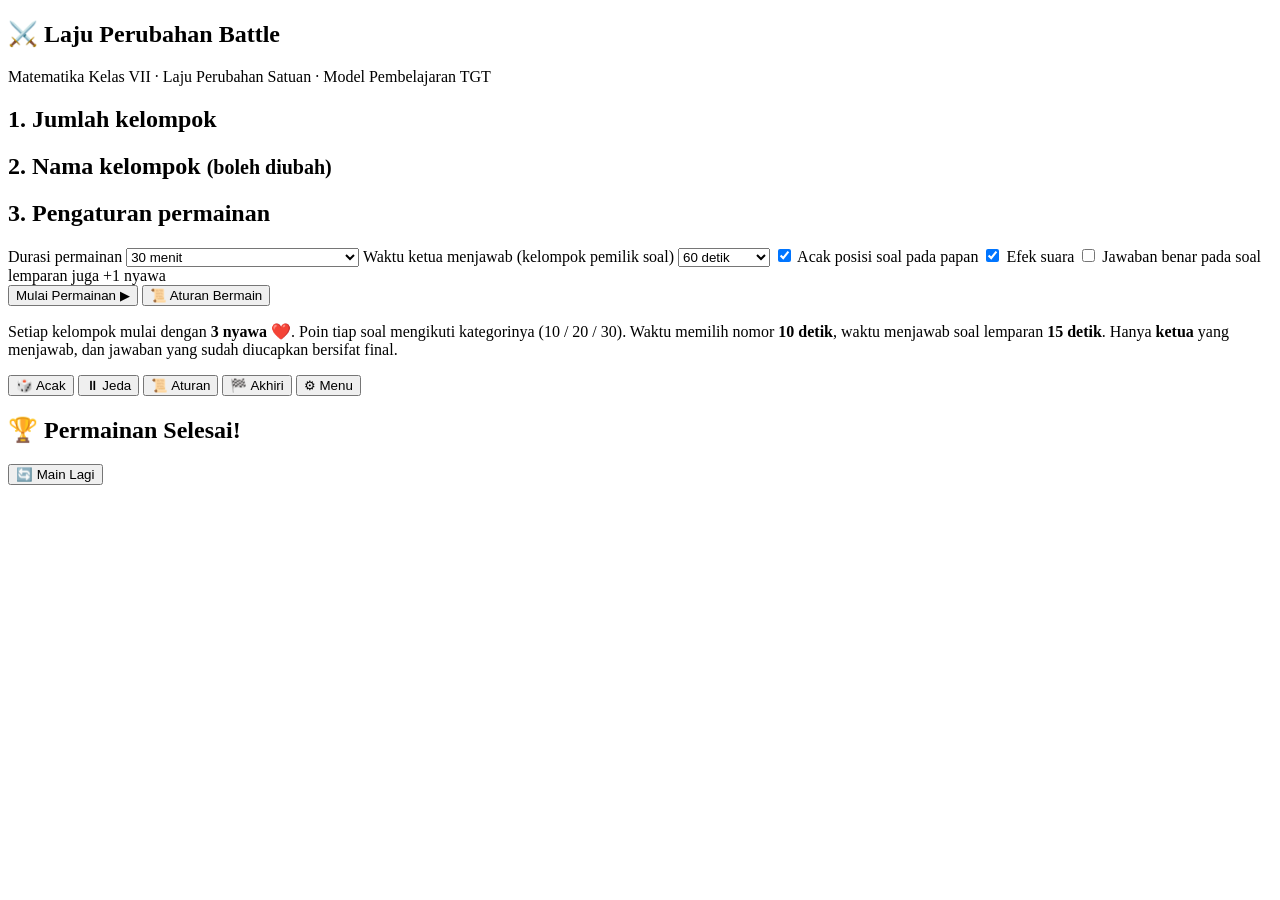
==== index.html @ 1dd2d122 "Rename index (9).html to index.html" ====
<!DOCTYPE html>
<html lang="id">
<head>
  <meta charset="utf-8">
  <meta name="viewport" content="width=device-width, initial-scale=1">
  <title>Laju Perubahan Battle – Kelas VII (TGT)</title>
  <link rel="stylesheet" href="style.css">
</head>
<body>

  <!-- ============ LAYAR 1: PENGATURAN ============ -->
  <section id="setup" class="screen active">
    <div class="setup-card">
      <h1>⚔️ Laju Perubahan Battle</h1>
      <p class="sub">Matematika Kelas VII · Laju Perubahan Satuan · Model Pembelajaran TGT</p>

      <h2>1. Jumlah kelompok</h2>
      <div id="teamCountBtns" class="count-btns"></div>

      <h2>2. Nama kelompok <small>(boleh diubah)</small></h2>
      <div id="teamNames" class="team-names"></div>

      <h2>3. Pengaturan permainan</h2>
      <div class="settings">
        <label>Durasi permainan
          <select id="optGameTime">
            <option value="0">Tanpa batas (sampai 50 soal habis)</option>
            <option value="10">10 menit</option>
            <option value="15">15 menit</option>
            <option value="20">20 menit</option>
            <option value="30" selected>30 menit</option>
            <option value="45">45 menit</option>
            <option value="60">60 menit</option>
          </select>
        </label>
        <label>Waktu ketua menjawab (kelompok pemilik soal)
          <select id="optTimer">
            <option value="0">Tanpa timer</option>
            <option value="30">30 detik</option>
            <option value="60" selected>60 detik</option>
            <option value="90">90 detik</option>
            <option value="120">120 detik</option>
            <option value="180">180 detik</option>
          </select>
        </label>
        <label class="check"><input type="checkbox" id="optShuffle" checked> Acak posisi soal pada papan</label>
        <label class="check"><input type="checkbox" id="optSound" checked> Efek suara</label>
        <label class="check"><input type="checkbox" id="optThrowLife"> Jawaban benar pada soal lemparan juga +1 nyawa</label>
      </div>

      <div class="actions">
        <button id="btnStart" class="btn primary big" type="button">Mulai Permainan ▶</button>
        <button id="btnResume" class="btn" type="button" hidden>↩ Lanjutkan permainan terakhir</button>
        <button id="btnRulesSetup" class="btn" type="button">📜 Aturan Bermain</button>
      </div>

      <p class="hint">Setiap kelompok mulai dengan <b>3 nyawa ❤️</b>. Poin tiap soal mengikuti kategorinya (10 / 20 / 30). Waktu memilih nomor <b>10 detik</b>, waktu menjawab soal lemparan <b>15 detik</b>. Hanya <b>ketua</b> yang menjawab, dan jawaban yang sudah diucapkan bersifat final.</p>
    </div>
  </section>

  <!-- ============ LAYAR 2: PAPAN PERMAINAN ============ -->
  <section id="game" class="screen">
    <header class="topbar">
      <div id="turnInfo" class="turn-info"></div>
      <div class="top-actions">
        <span id="pickTimer" class="clock pick" hidden></span>
        <span id="gameClock" class="clock" hidden></span>
        <span id="progress" class="progress"></span>
        <button id="btnRandom" class="btn small" type="button" title="Guru memilih nomor secara acak">🎲 Acak</button>
        <button id="btnPause" class="btn small" type="button">⏸ Jeda</button>
        <button id="btnRules" class="btn small ghost" type="button">📜 Aturan</button>
        <button id="btnFinish" class="btn small" type="button">🏁 Akhiri</button>
        <button id="btnMenu" class="btn small ghost" type="button">⚙ Menu</button>
      </div>
    </header>

    <main id="board" class="board" aria-label="Papan soal"></main>

    <footer id="scoreboard" class="scoreboard" aria-label="Skor kelompok"></footer>
  </section>

  <!-- ============ LAYAR 3: HASIL ============ -->
  <section id="result" class="screen">
    <div class="result-card">
      <h1 id="resultTitle">🏆 Permainan Selesai!</h1>
      <p id="resultSub" class="sub"></p>
      <ol id="rankList" class="rank-list"></ol>
      <button id="btnAgain" class="btn primary big" type="button">🔄 Main Lagi</button>
    </div>
  </section>

  <!-- ============ MODAL SOAL ============ -->
  <div id="modal" class="modal" hidden>
    <div id="modalBox" class="modal-box" tabindex="-1" role="dialog" aria-modal="true" aria-labelledby="qText">
      <div class="modal-head">
        <span id="qBadge" class="badge"></span>
        <span id="qPts" class="pts-chip"></span>
        <span id="qTurn" class="turn-chip"></span>
        <div id="timerWrap" class="timer" hidden>
          <div class="timer-track"><div id="timerBar" class="timer-bar"></div></div>
          <span id="timerText" class="timer-text"></span>
        </div>
        <button id="btnClose" class="icon-btn" type="button" title="Tutup (Esc)">✕</button>
      </div>
      <div id="timeUpBanner" class="banner" hidden>⏰ Waktu permainan habis — selesaikan soal ini, lalu hasil akhir ditampilkan.</div>

      <p id="qText" class="q-text"></p>
      <div id="qOptions" class="options"></div>

      <div id="answerControls" class="controls">
        <div class="control-btns">
          <button id="btnLock" class="btn primary big" type="button" disabled>Kunci Jawaban Ketua ✔</button>
          <button id="btnGiveUp" class="btn" type="button">⏱ Waktu habis / tidak menjawab</button>
        </div>
        <p class="control-hint">Klik pilihan yang disebut <b>ketua</b> (atau tekan A–D), lalu <b>Kunci Jawaban</b>. Jawaban ketua bersifat final.</p>
      </div>

      <div id="wrongBox" class="award wrong" hidden>
        <div id="wrongMsg" class="award-title"></div>
        <p class="control-hint">Ketua kelompok yang mau menjawab mengangkat tangan → klik kelompoknya. Jika lebih dari satu, guru melakukan <b>Spin</b>.</p>
        <div id="throwList" class="throw-list"></div>
        <div class="control-btns">
          <button id="btnSpin" class="btn primary" type="button" disabled>Pilih kelompok dulu</button>
          <button id="btnNobody" class="btn" type="button">🙅 Tidak ada yang mau menjawab</button>
        </div>
      </div>

      <div id="explain" class="explain" hidden></div>

      <div id="nextBox" class="modal-actions" hidden>
        <button id="btnNext" class="btn primary big" type="button">Lanjut ▶</button>
      </div>
    </div>
  </div>

  <!-- ============ MODAL ATURAN ============ -->
  <div id="rulesModal" class="modal" hidden>
    <div class="modal-box rules-box" role="dialog" aria-modal="true" aria-label="Aturan bermain">
      <h2 class="rules-title">📜 Aturan Bermain</h2>
      <ol class="rules-list">
        <li>Kelompok yang mendapat giliran menyebut nomor soal (maksimal 10 detik; lewat itu guru memilih acak). Nomor yang sudah dibuka tidak bisa dipilih lagi.</li>
        <li>Soal ditampilkan dan timer berjalan. Hanya ketua yang menjawab: angkat tangan, lalu sebut jawaban. Selain ketua, jawaban lain tidak dihitung, dan jawaban ketua yang sudah diucapkan bersifat final.</li>
        <li><b>Benar:</b> poin sesuai kategori dan nyawa +1 (maksimal 3). <b>Salah:</b> nyawa −1, poin tetap, soal dilempar. <b>Waktu habis:</b> tidak ada pengurangan apa pun, soal dilempar.</li>
        <li>Ketua kelompok yang mau menjawab mengangkat tangan. Jika lebih dari satu, guru melakukan spin.</li>
        <li>Kelompok terpilih menjawab dalam 15 detik dengan poin penuh. Jika salah, nyawa −1 dan soal dilempar lagi ke kelompok yang belum mencoba.</li>
        <li>Soal selesai setelah ada yang benar atau tidak ada yang mau menjawab. Guru membahas jawabannya singkat.</li>
        <li>Kelompok dengan nyawa 0 tidak boleh memilih soal, tetapi masih bisa ikut soal lemparan.</li>
        <li>Permainan berakhir saat waktu habis. Pemenang: poin tertinggi; jika seri, nyawa terbanyak.</li>
        <li>Dilarang berteriak, membocorkan jawaban, dan tidak ikut berdiskusi.</li>
        <li>Keputusan guru bersifat final.</li>
      </ol>
      <div class="modal-actions"><button id="btnRulesClose" class="btn primary" type="button">Tutup</button></div>
    </div>
  </div>

  <div id="pauseOverlay" class="pause-overlay" hidden>
    <div class="pause-box">⏸ Permainan dijeda<br><button id="btnResumePause" class="btn primary big" type="button">▶ Lanjutkan</button></div>
  </div>
  <div id="toast" class="toast" hidden></div>

  <script src="soal.js"></script>
  <script src="script.js"></script>
</body>
</html>
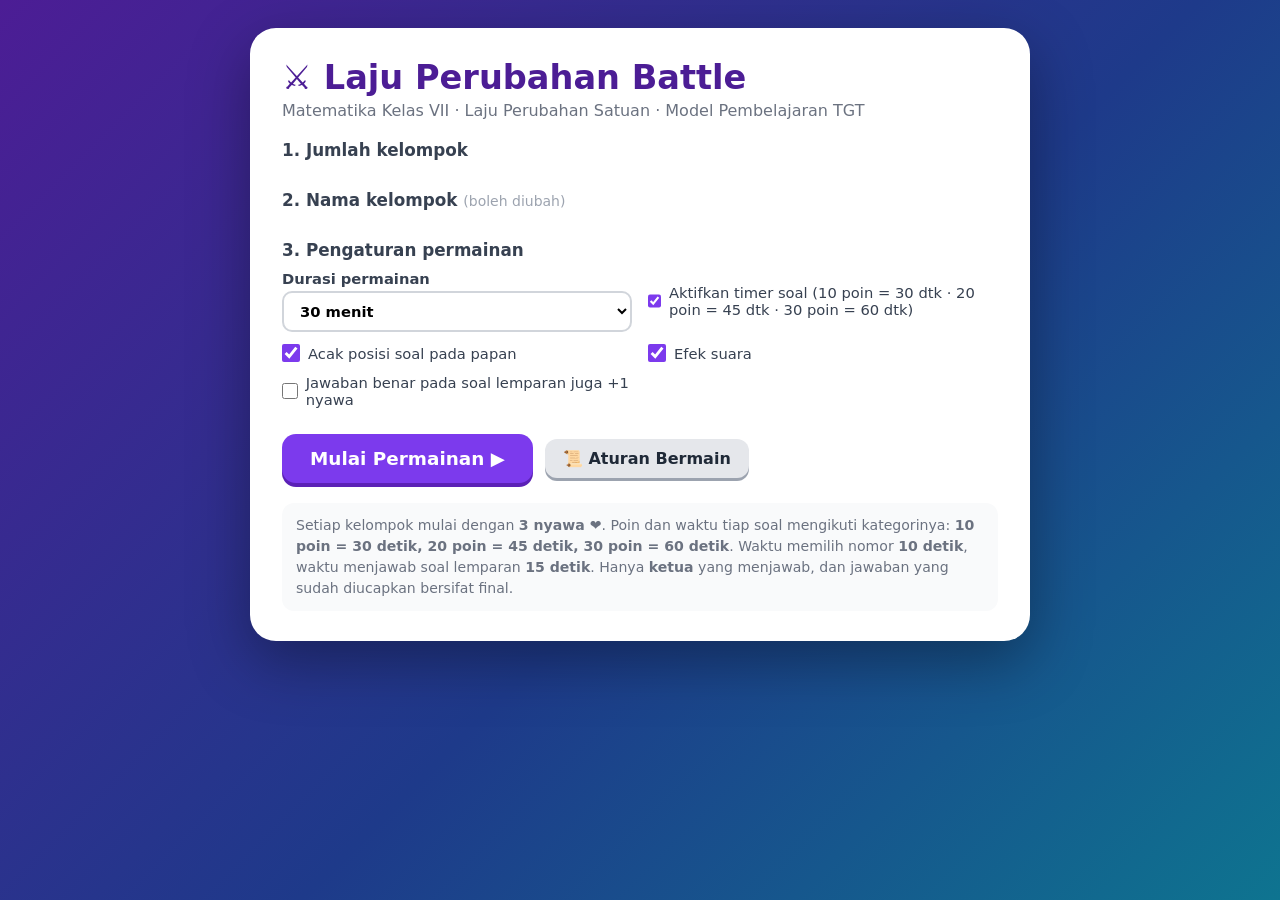
==== commit eae9b425: "Rename index (10).html to index.html" ====
--- a/index.html
+++ b/index.html
@@ -33,16 +33,7 @@
             <option value="60">60 menit</option>
           </select>
         </label>
-        <label>Waktu ketua menjawab (kelompok pemilik soal)
-          <select id="optTimer">
-            <option value="0">Tanpa timer</option>
-            <option value="30">30 detik</option>
-            <option value="60" selected>60 detik</option>
-            <option value="90">90 detik</option>
-            <option value="120">120 detik</option>
-            <option value="180">180 detik</option>
-          </select>
-        </label>
+        <label class="check"><input type="checkbox" id="optTimerOn" checked> Aktifkan timer soal (10 poin = 30 dtk · 20 poin = 45 dtk · 30 poin = 60 dtk)</label>
         <label class="check"><input type="checkbox" id="optShuffle" checked> Acak posisi soal pada papan</label>
         <label class="check"><input type="checkbox" id="optSound" checked> Efek suara</label>
         <label class="check"><input type="checkbox" id="optThrowLife"> Jawaban benar pada soal lemparan juga +1 nyawa</label>
@@ -54,7 +45,7 @@
         <button id="btnRulesSetup" class="btn" type="button">📜 Aturan Bermain</button>
       </div>
 
-      <p class="hint">Setiap kelompok mulai dengan <b>3 nyawa ❤️</b>. Poin tiap soal mengikuti kategorinya (10 / 20 / 30). Waktu memilih nomor <b>10 detik</b>, waktu menjawab soal lemparan <b>15 detik</b>. Hanya <b>ketua</b> yang menjawab, dan jawaban yang sudah diucapkan bersifat final.</p>
+      <p class="hint">Setiap kelompok mulai dengan <b>3 nyawa ❤️</b>. Poin dan waktu tiap soal mengikuti kategorinya: <b>10 poin = 30 detik, 20 poin = 45 detik, 30 poin = 60 detik</b>. Waktu memilih nomor <b>10 detik</b>, waktu menjawab soal lemparan <b>15 detik</b>. Hanya <b>ketua</b> yang menjawab, dan jawaban yang sudah diucapkan bersifat final.</p>
     </div>
   </section>
 
--- a/style.css
+++ b/style.css
@@ -0,0 +1,280 @@
+/* ===== Dasar ===== */
+* { box-sizing: border-box; margin: 0; padding: 0; }
+html, body { height: 100%; }
+body {
+  font-family: "Segoe UI", system-ui, -apple-system, "Trebuchet MS", Roboto, Arial, sans-serif;
+  color: #1f2937;
+  background: linear-gradient(135deg, #4c1d95 0%, #1e3a8a 55%, #0e7490 100%);
+  background-attachment: fixed;
+}
+button, input, select { font: inherit; }
+[hidden] { display: none !important; }
+
+.screen { display: none; min-height: 100vh; min-height: 100dvh; }
+.screen.active { display: flex; }
+
+/* ===== Tombol ===== */
+.btn {
+  border: 0; cursor: pointer; border-radius: 12px;
+  padding: 10px 18px; font-weight: 700; color: #1f2937;
+  background: #e5e7eb; box-shadow: 0 3px 0 #9ca3af;
+  transition: transform .1s, box-shadow .1s, filter .15s;
+}
+.btn:hover { filter: brightness(1.05); }
+.btn:active { transform: translateY(2px); box-shadow: 0 1px 0 #9ca3af; }
+.btn.primary { background: #7c3aed; color: #fff; box-shadow: 0 4px 0 #5b21b6; }
+.btn.primary:active { box-shadow: 0 1px 0 #5b21b6; }
+.btn.big { font-size: 1.15rem; padding: 14px 28px; border-radius: 14px; }
+.btn.small { padding: 7px 14px; font-size: .9rem; }
+.btn.ghost { background: rgba(255,255,255,.18); color: #fff; box-shadow: none; }
+.icon-btn {
+  border: 0; background: #f3f4f6; color: #374151; width: 38px; height: 38px;
+  border-radius: 50%; cursor: pointer; font-size: 1.1rem; flex: none;
+}
+.icon-btn:hover { background: #e5e7eb; }
+
+/* ===== Layar pengaturan ===== */
+#setup { align-items: flex-start; justify-content: center; padding: 28px 16px; }
+.setup-card, .result-card {
+  background: #fff; border-radius: 26px; padding: 30px 32px;
+  width: 100%; max-width: 780px; box-shadow: 0 20px 60px rgba(0,0,0,.35);
+}
+.setup-card h1, .result-card h1 { font-size: clamp(1.5rem, 4vw, 2.1rem); color: #4c1d95; }
+.sub { color: #6b7280; margin: 4px 0 18px; }
+.setup-card h2 { font-size: 1.05rem; margin: 20px 0 10px; color: #374151; }
+.setup-card h2 small { font-weight: 400; color: #9ca3af; }
+
+.count-btns { display: flex; flex-wrap: wrap; gap: 10px; }
+.count-btn {
+  width: 52px; height: 52px; border-radius: 50%; border: 3px solid #ddd6fe;
+  background: #f5f3ff; color: #5b21b6; font-size: 1.25rem; font-weight: 800; cursor: pointer;
+  transition: transform .1s;
+}
+.count-btn:hover { transform: scale(1.08); }
+.count-btn.active { background: #7c3aed; border-color: #5b21b6; color: #fff; }
+
+.team-names { display: grid; grid-template-columns: repeat(2, 1fr); gap: 10px; }
+.name-row {
+  display: flex; align-items: center; gap: 10px; padding: 8px 12px;
+  border: 3px solid var(--c); border-radius: 14px; background: #fff;
+}
+.name-row .dot { font-size: 1.5rem; }
+.name-row input {
+  flex: 1; min-width: 0; border: 0; outline: 0; font-weight: 600; font-size: 1rem; background: transparent;
+}
+
+.settings { display: grid; grid-template-columns: repeat(2, 1fr); gap: 12px 16px; }
+.settings label { display: flex; flex-direction: column; gap: 4px; font-weight: 600; font-size: .92rem; color: #374151; }
+.settings input[type="number"], .settings select {
+  padding: 9px 12px; border: 2px solid #d1d5db; border-radius: 10px; background: #fff; font-weight: 600;
+}
+.settings label.check { flex-direction: row; align-items: center; gap: 8px; font-weight: 500; }
+.settings input[type="checkbox"] { width: 18px; height: 18px; accent-color: #7c3aed; }
+
+.actions { display: flex; flex-wrap: wrap; gap: 12px; margin-top: 26px; align-items: center; }
+.hint { margin-top: 20px; font-size: .88rem; color: #6b7280; line-height: 1.5; background: #f9fafb; padding: 12px 14px; border-radius: 12px; }
+
+/* ===== Layar permainan ===== */
+#game { flex-direction: column; height: 100vh; height: 100dvh; padding: 12px 16px 0; gap: 10px; }
+.topbar { display: flex; justify-content: space-between; align-items: center; gap: 12px; flex-wrap: wrap; color: #fff; }
+.turn-info { display: flex; align-items: center; gap: 10px; font-size: clamp(1.05rem, 2.4vw, 1.6rem); }
+.turn-dot {
+  display: inline-flex; width: 42px; height: 42px; border-radius: 50%;
+  align-items: center; justify-content: center; font-size: 1.4rem; border: 3px solid #fff;
+}
+.top-actions { display: flex; align-items: center; gap: 10px; }
+.progress { font-size: .95rem; opacity: .9; }
+
+.board {
+  flex: 1; min-height: 0; display: grid; gap: 10px; padding: 4px 2px 10px;
+  grid-template-columns: repeat(10, 1fr); grid-template-rows: repeat(5, 1fr);
+}
+.tile {
+  border: 0; border-radius: 16px; cursor: pointer; color: #fff; font-weight: 800;
+  font-size: clamp(1.3rem, 3vw, 2.8rem);
+  background: linear-gradient(160deg, hsl(var(--h) 85% 62%), hsl(var(--h) 78% 46%));
+  box-shadow: 0 6px 0 hsl(var(--h) 75% 30%);
+  text-shadow: 0 2px 3px rgba(0,0,0,.25);
+  transition: transform .12s, filter .15s;
+  display: flex; flex-direction: column; align-items: center; justify-content: center; line-height: 1;
+}
+.tile:hover { transform: translateY(-4px) scale(1.04); filter: brightness(1.08); }
+.tile:active { transform: translateY(3px); box-shadow: 0 2px 0 hsl(var(--h) 75% 30%); }
+.tile.done {
+  background: rgba(255,255,255,.1); box-shadow: none; text-shadow: none; cursor: default;
+  border: 3px solid var(--tc, #9ca3af); color: rgba(255,255,255,.85); transform: none; filter: none;
+  font-size: clamp(.9rem, 1.6vw, 1.4rem);
+}
+.tile.done.nobody { border-color: rgba(255,255,255,.3); color: rgba(255,255,255,.5); }
+.tile-emoji { font-size: clamp(1.2rem, 2.6vw, 2.2rem); margin-bottom: 4px; }
+
+.scoreboard {
+  display: flex; flex-wrap: wrap; gap: 10px; justify-content: center;
+  padding: 12px 8px 14px; margin: 0 -16px; background: rgba(0,0,0,.35);
+}
+.team {
+  flex: 1 1 130px; max-width: 220px; background: #fff; border-radius: 16px;
+  border-bottom: 6px solid var(--c); padding: 8px 10px; text-align: center;
+  transition: transform .15s, box-shadow .15s;
+}
+.team.active { transform: translateY(-5px); box-shadow: 0 0 0 4px var(--c), 0 10px 20px rgba(0,0,0,.35); }
+.team-main {
+  display: flex; align-items: center; justify-content: center; gap: 6px; width: 100%;
+  border: 0; background: transparent; cursor: pointer; font-weight: 700; color: #374151;
+}
+.team-emoji { font-size: 1.3rem; }
+.team-name { overflow: hidden; text-overflow: ellipsis; white-space: nowrap; max-width: 130px; }
+.team-score { display: flex; align-items: center; justify-content: center; gap: 8px; margin-top: 2px; }
+.score { font-size: 1.9rem; font-weight: 800; color: var(--c); min-width: 56px; }
+.adj {
+  width: 28px; height: 28px; border-radius: 50%; border: 0; cursor: pointer;
+  background: #f3f4f6; color: #374151; font-weight: 800; font-size: 1rem;
+}
+.adj:hover { background: #e5e7eb; }
+
+/* ===== Modal soal ===== */
+.modal {
+  position: fixed; inset: 0; background: rgba(15,10,40,.75); z-index: 50;
+  display: flex; align-items: center; justify-content: center; padding: 14px;
+}
+.modal-box {
+  background: #fff; border-radius: 26px; width: 100%; max-width: 1000px;
+  max-height: 96vh; overflow-y: auto; padding: 22px 28px 26px;
+  animation: pop .22s ease-out; outline: none;
+}
+@keyframes pop { from { transform: scale(.88); opacity: 0; } to { transform: scale(1); opacity: 1; } }
+.modal-head { display: flex; align-items: center; gap: 12px; flex-wrap: wrap; margin-bottom: 14px; }
+.badge { background: #7c3aed; color: #fff; font-weight: 800; padding: 6px 16px; border-radius: 999px; }
+.turn-chip { font-weight: 700; padding: 6px 14px; border-radius: 999px; color: #fff; }
+.timer { flex: 1; min-width: 140px; display: flex; align-items: center; gap: 10px; }
+.timer-track { flex: 1; height: 14px; background: #e5e7eb; border-radius: 999px; overflow: hidden; }
+.timer-bar { height: 100%; width: 100%; background: #22c55e; border-radius: 999px; transition: background .3s; }
+.timer.warn .timer-bar { background: #f59e0b; }
+.timer.over .timer-bar { background: #ef4444; }
+.timer-text { font-weight: 800; min-width: 86px; text-align: right; color: #374151; }
+.timer.over .timer-text { color: #ef4444; }
+
+.q-text { font-size: clamp(1.3rem, 2.8vw, 2.1rem); font-weight: 700; line-height: 1.4; margin: 6px 0 20px; color: #111827; }
+.options { display: grid; grid-template-columns: repeat(2, 1fr); gap: 12px; }
+.opt {
+  width: 100%; text-align: left; color: inherit; cursor: pointer; font-family: inherit;
+  display: flex; align-items: center; gap: 14px; padding: 14px 16px;
+  border: 3px solid #e5e7eb; border-radius: 16px; background: #f9fafb;
+  font-size: clamp(1.1rem, 2.2vw, 1.7rem); font-weight: 600;
+  transition: opacity .2s, background .2s, border-color .2s;
+}
+.opt-l {
+  flex: none; width: 46px; height: 46px; border-radius: 12px; display: flex;
+  align-items: center; justify-content: center; font-weight: 800; color: #fff; font-size: 1.3rem;
+}
+.opt:nth-child(1) .opt-l { background: #ef4444; }
+.opt:nth-child(2) .opt-l { background: #3b82f6; }
+.opt:nth-child(3) .opt-l { background: #eab308; }
+.opt:nth-child(4) .opt-l { background: #22c55e; }
+.opt.correct { background: #dcfce7; border-color: #16a34a; }
+.opt.correct::after { content: "✔"; margin-left: auto; color: #16a34a; font-size: 1.6rem; }
+.opt.dim { opacity: .35; }
+.opt:not(:disabled):hover { border-color: #a78bfa; background: #faf5ff; }
+.opt.selected { border-color: #7c3aed; background: #f5f3ff; box-shadow: 0 0 0 3px #ddd6fe; }
+.opt.wrong { background: #fee2e2; border-color: #ef4444; opacity: .8; }
+.opt.wrong::after { content: "✖"; margin-left: auto; color: #dc2626; font-size: 1.5rem; }
+.opt:disabled { cursor: default; }
+
+.explain {
+  margin-top: 16px; padding: 14px 18px; background: #eff6ff; border-left: 6px solid #3b82f6;
+  border-radius: 12px; font-size: clamp(1rem, 1.8vw, 1.3rem); line-height: 1.5;
+}
+.award { margin-top: 16px; padding: 16px; background: #faf5ff; border: 2px dashed #c4b5fd; border-radius: 16px; text-align: center; }
+.award-title { font-weight: 800; color: #5b21b6; margin-bottom: 8px; font-size: 1.1rem; }
+.bonus { display: inline-flex; align-items: center; gap: 8px; margin-bottom: 12px; font-weight: 600; color: #374151; cursor: pointer; }
+.bonus input { width: 18px; height: 18px; accent-color: #f59e0b; }
+.award-btns { display: flex; flex-wrap: wrap; gap: 10px; justify-content: center; margin-bottom: 12px; }
+.award-btn {
+  border: 0; cursor: pointer; border-radius: 12px; padding: 10px 16px; color: #fff; font-weight: 800;
+  background: var(--c); box-shadow: 0 4px 0 rgba(0,0,0,.25); transition: transform .1s;
+}
+.award-btn:hover { transform: translateY(-2px); }
+.award-btn:active { transform: translateY(2px); box-shadow: 0 1px 0 rgba(0,0,0,.25); }
+.award-btn.turn { outline: 4px solid #111827; outline-offset: 2px; }
+.award-btn small { display: block; font-weight: 600; opacity: .9; }
+.modal-actions { display: flex; justify-content: center; margin-top: 20px; }
+
+/* ===== Layar hasil ===== */
+#result { align-items: center; justify-content: center; padding: 20px 16px; }
+.result-card { text-align: center; max-width: 620px; }
+.rank-list { list-style: none; margin: 14px 0 24px; display: flex; flex-direction: column; gap: 10px; }
+.rank-item {
+  display: flex; align-items: center; gap: 12px; padding: 12px 16px; border-radius: 16px;
+  background: #f9fafb; border: 3px solid var(--c); font-weight: 700; text-align: left;
+}
+.rank-item.first { background: #fffbeb; border-width: 4px; font-size: 1.25rem; transform: scale(1.03); }
+.rank-medal { font-size: 1.7rem; min-width: 40px; text-align: center; }
+.rank-name { flex: 1; overflow: hidden; text-overflow: ellipsis; }
+.rank-score { font-size: 1.4rem; color: var(--c); }
+
+.confetti {
+  position: fixed; top: -20px; width: 10px; height: 16px; z-index: 100; pointer-events: none;
+  animation: fall linear forwards;
+}
+@keyframes fall { to { transform: translateY(110vh) rotate(720deg); } }
+
+/* ===== Responsif ===== */
+@media (max-width: 1000px) {
+  .board { grid-template-columns: repeat(5, 1fr); grid-template-rows: none; grid-auto-rows: minmax(64px, 1fr); overflow-y: auto; }
+}
+@media (max-width: 700px) {
+  .setup-card, .result-card { padding: 22px 18px; }
+  .team-names, .settings, .options { grid-template-columns: 1fr; }
+  .modal-box { padding: 16px 16px 20px; }
+  .team { flex-basis: 45%; max-width: none; }
+  .score { font-size: 1.5rem; }
+}
+
+/* ===== Kontrol jawaban (kunci / lempar) ===== */
+.controls { margin-top: 18px; text-align: center; }
+.control-btns { display: flex; flex-wrap: wrap; gap: 12px; justify-content: center; }
+.control-hint { margin-top: 10px; font-size: .88rem; color: #6b7280; }
+.controls .bonus { margin-bottom: 12px; }
+.award.wrong { background: #fef2f2; border-color: #fca5a5; }
+.award.wrong .award-title { color: #b91c1c; margin-bottom: 12px; }
+.throw-list { display: flex; flex-wrap: wrap; gap: 10px; justify-content: center; margin-top: 14px; }
+.throw-list::before { content: "Lempar ke:"; width: 100%; text-align: center; font-weight: 700; color: #374151; }
+.btn:disabled { opacity: .45; cursor: not-allowed; box-shadow: none; }
+
+/* ===== Revisi sesuai Aturan Bermain ===== */
+.clock { background: rgba(0,0,0,.35); color: #fff; font-weight: 800; padding: 6px 14px; border-radius: 999px; font-variant-numeric: tabular-nums; }
+.clock.pick { background: #f59e0b; color: #1f2937; }
+.clock.low { background: #ef4444; color: #fff; }
+.pts-chip { background: #fef3c7; color: #92400e; font-weight: 800; padding: 6px 14px; border-radius: 999px; }
+.banner { margin-bottom: 12px; padding: 10px 14px; border-radius: 12px; background: #fef3c7; color: #92400e; font-weight: 700; }
+
+/* Papan skor: nyawa */
+.team-lives { display: flex; align-items: center; justify-content: center; gap: 6px; margin-top: 2px; }
+.hearts { font-size: 1.05rem; letter-spacing: 1px; min-width: 64px; }
+.adj.sm { width: 22px; height: 22px; font-size: .8rem; }
+.team.out { background: #e5e7eb; }
+.team.out .team-name { text-decoration: line-through; opacity: .7; }
+.team.out .team-emoji { filter: grayscale(1); }
+
+/* Soal lemparan */
+.throw-list::before { content: "Angkat tangan:"; }
+.hand {
+  border: 3px solid var(--c); background: #fff; color: #374151; cursor: pointer;
+  border-radius: 12px; padding: 8px 14px; font-weight: 800; transition: transform .1s, background .15s;
+}
+.hand small { display: block; font-weight: 600; font-size: .8rem; }
+.hand:hover { transform: translateY(-2px); }
+.hand.on { background: var(--c); color: #fff; }
+.hand.spin { outline: 5px solid #111827; outline-offset: 2px; transform: scale(1.1); }
+.hand:disabled { cursor: default; }
+.throw-list { margin-bottom: 14px; }
+
+/* Aturan, jeda, toast */
+.rules-box { max-width: 760px; }
+.rules-title { color: #4c1d95; margin-bottom: 10px; }
+.rules-list { padding-left: 22px; line-height: 1.55; font-size: 1.05rem; }
+.rules-list li { margin-bottom: 6px; }
+.pause-overlay { position: fixed; inset: 0; z-index: 90; background: rgba(15,10,40,.85); display: flex; align-items: center; justify-content: center; }
+.pause-box { background: #fff; border-radius: 24px; padding: 30px 40px; text-align: center; font-size: 1.6rem; font-weight: 800; color: #4c1d95; line-height: 2.2; }
+.toast { position: fixed; left: 50%; bottom: 120px; transform: translateX(-50%); z-index: 95; background: #111827; color: #fff; padding: 12px 20px; border-radius: 14px; font-weight: 700; box-shadow: 0 8px 24px rgba(0,0,0,.4); max-width: 90vw; text-align: center; }
+.rank-lives { font-size: 1rem; letter-spacing: 1px; }
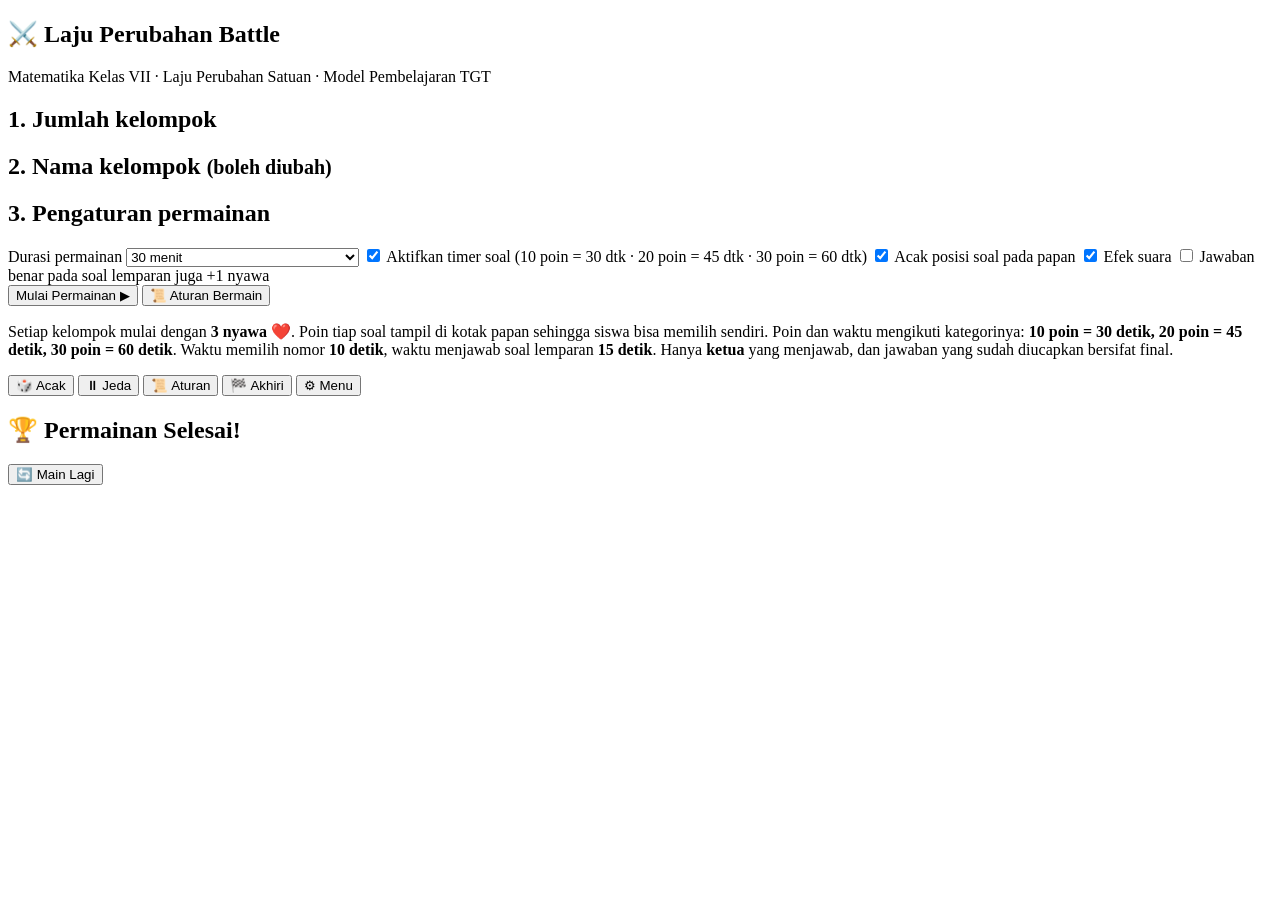
==== commit 41c886a0: "Rename index (11).html to index.html" ====
--- a/index.html
+++ b/index.html
@@ -45,7 +45,7 @@
         <button id="btnRulesSetup" class="btn" type="button">📜 Aturan Bermain</button>
       </div>
 
-      <p class="hint">Setiap kelompok mulai dengan <b>3 nyawa ❤️</b>. Poin dan waktu tiap soal mengikuti kategorinya: <b>10 poin = 30 detik, 20 poin = 45 detik, 30 poin = 60 detik</b>. Waktu memilih nomor <b>10 detik</b>, waktu menjawab soal lemparan <b>15 detik</b>. Hanya <b>ketua</b> yang menjawab, dan jawaban yang sudah diucapkan bersifat final.</p>
+      <p class="hint">Setiap kelompok mulai dengan <b>3 nyawa ❤️</b>. Poin tiap soal tampil di kotak papan sehingga siswa bisa memilih sendiri. Poin dan waktu mengikuti kategorinya: <b>10 poin = 30 detik, 20 poin = 45 detik, 30 poin = 60 detik</b>. Waktu memilih nomor <b>10 detik</b>, waktu menjawab soal lemparan <b>15 detik</b>. Hanya <b>ketua</b> yang menjawab, dan jawaban yang sudah diucapkan bersifat final.</p>
     </div>
   </section>
 
@@ -103,7 +103,7 @@
           <button id="btnLock" class="btn primary big" type="button" disabled>Kunci Jawaban Ketua ✔</button>
           <button id="btnGiveUp" class="btn" type="button">⏱ Waktu habis / tidak menjawab</button>
         </div>
-        <p class="control-hint">Klik pilihan yang disebut <b>ketua</b> (atau tekan A–D), lalu <b>Kunci Jawaban</b>. Jawaban ketua bersifat final.</p>
+        <p class="control-hint">Klik pilihan yang disebut <b>ketua</b> (atau tekan A–D), lalu <b>Kunci Jawaban</b>. Jawaban ketua bersifat final. Jika waktu habis, timer hanya menjadi penanda — guru tetap bisa mengunci jawaban, atau tekan <b>Waktu habis / tidak menjawab</b> untuk melempar soal.</p>
       </div>
 
       <div id="wrongBox" class="award wrong" hidden>
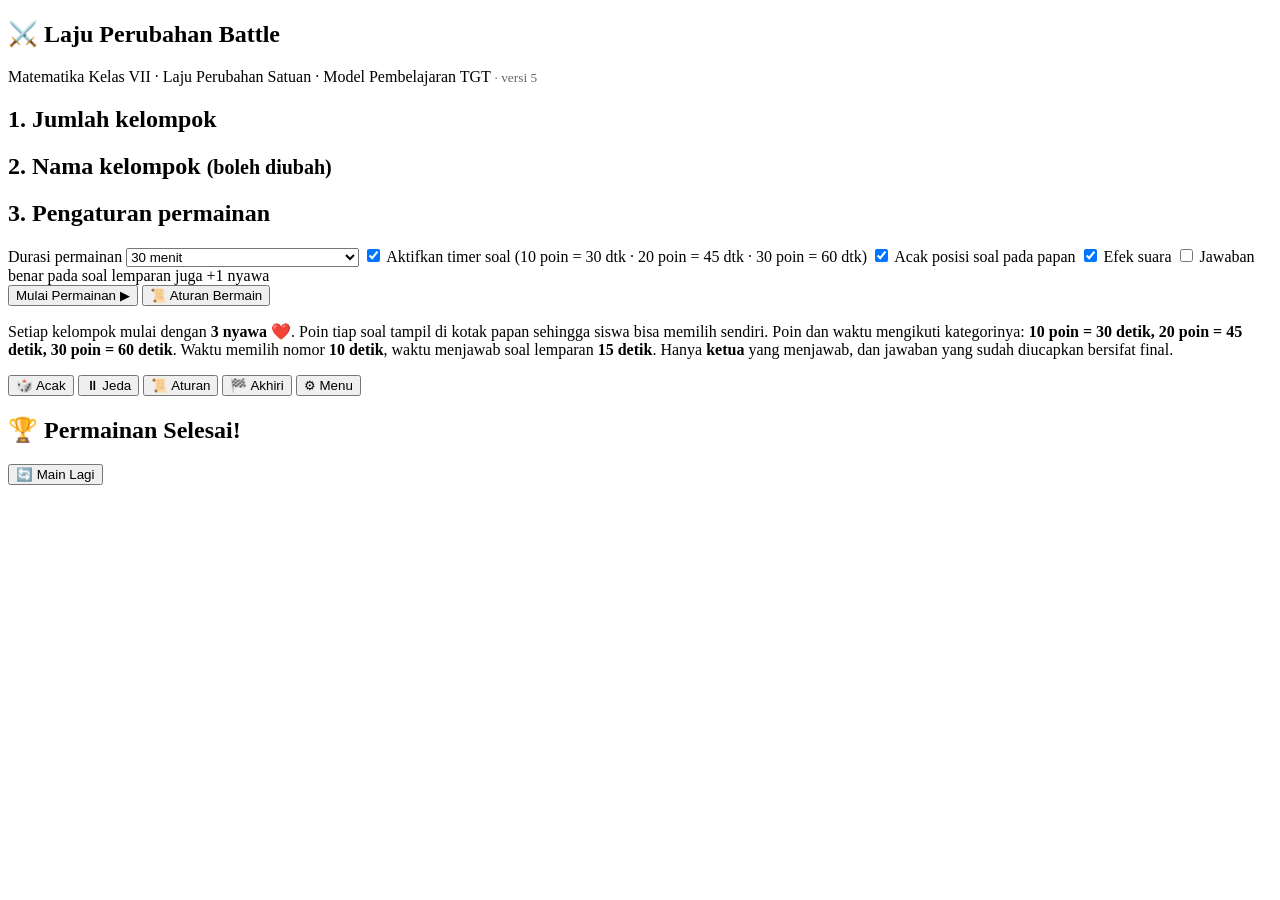
==== commit 64d81bdd: "Rename index (14).html to index.html" ====
--- a/index.html
+++ b/index.html
@@ -4,7 +4,7 @@
   <meta charset="utf-8">
   <meta name="viewport" content="width=device-width, initial-scale=1">
   <title>Laju Perubahan Battle – Kelas VII (TGT)</title>
-  <link rel="stylesheet" href="style.css">
+  <link rel="stylesheet" href="style.css?v=5">
 </head>
 <body>
 
@@ -12,7 +12,7 @@
   <section id="setup" class="screen active">
     <div class="setup-card">
       <h1>⚔️ Laju Perubahan Battle</h1>
-      <p class="sub">Matematika Kelas VII · Laju Perubahan Satuan · Model Pembelajaran TGT</p>
+      <p class="sub">Matematika Kelas VII · Laju Perubahan Satuan · Model Pembelajaran TGT <small style="opacity:.6">· versi 5</small></p>
 
       <h2>1. Jumlah kelompok</h2>
       <div id="teamCountBtns" class="count-btns"></div>
@@ -91,6 +91,8 @@
           <div class="timer-track"><div id="timerBar" class="timer-bar"></div></div>
           <span id="timerText" class="timer-text"></span>
         </div>
+        <span id="gameClockModal" class="clock" hidden></span>
+        <button id="btnPauseModal" class="icon-btn" type="button" title="Jeda / lanjutkan waktu (P)">⏸</button>
         <button id="btnClose" class="icon-btn" type="button" title="Tutup (Esc)">✕</button>
       </div>
       <div id="timeUpBanner" class="banner" hidden>⏰ Waktu permainan habis — selesaikan soal ini, lalu hasil akhir ditampilkan.</div>
@@ -129,11 +131,11 @@
     <div class="modal-box rules-box" role="dialog" aria-modal="true" aria-label="Aturan bermain">
       <h2 class="rules-title">📜 Aturan Bermain</h2>
       <ol class="rules-list">
-        <li>Kelompok yang mendapat giliran menyebut nomor soal (maksimal 10 detik; lewat itu guru memilih acak). Nomor yang sudah dibuka tidak bisa dipilih lagi.</li>
+        <li>Kelompok yang mendapat giliran menyebut nomor soal (maksimal 10 detik; lewat itu guru memilih acak). Nomor yang sudah dibuka tidak bisa dipilih lagi. Akan ada 3 kategori soal: <b>poin 30 dengan waktu 60 detik</b>, <b>poin 20 dengan waktu 45 detik</b>, dan <b>poin 10 dengan waktu 30 detik</b>.</li>
         <li>Soal ditampilkan dan timer berjalan. Hanya ketua yang menjawab: angkat tangan, lalu sebut jawaban. Selain ketua, jawaban lain tidak dihitung, dan jawaban ketua yang sudah diucapkan bersifat final.</li>
         <li><b>Benar:</b> poin sesuai kategori dan nyawa +1 (maksimal 3). <b>Salah:</b> nyawa −1, poin tetap, soal dilempar. <b>Waktu habis:</b> tidak ada pengurangan apa pun, soal dilempar.</li>
-        <li>Ketua kelompok yang mau menjawab mengangkat tangan. Jika lebih dari satu, guru melakukan spin.</li>
-        <li>Kelompok terpilih menjawab dalam 15 detik dengan poin penuh. Jika salah, nyawa −1 dan soal dilempar lagi ke kelompok yang belum mencoba.</li>
+        <li>Ketua kelompok yang mau menjawab soal lemparan mengangkat tangan. Jika lebih dari satu, guru melakukan spin.</li>
+        <li>Kelompok terpilih soal lemparan menjawab dalam 15 detik dengan poin penuh. Jika salah, nyawa −1 dan soal dilempar lagi ke kelompok yang belum mencoba.</li>
         <li>Soal selesai setelah ada yang benar atau tidak ada yang mau menjawab. Guru membahas jawabannya singkat.</li>
         <li>Kelompok dengan nyawa 0 tidak boleh memilih soal, tetapi masih bisa ikut soal lemparan.</li>
         <li>Permainan berakhir saat waktu habis. Pemenang: poin tertinggi; jika seri, nyawa terbanyak.</li>
@@ -144,12 +146,9 @@
     </div>
   </div>
 
-  <div id="pauseOverlay" class="pause-overlay" hidden>
-    <div class="pause-box">⏸ Permainan dijeda<br><button id="btnResumePause" class="btn primary big" type="button">▶ Lanjutkan</button></div>
-  </div>
   <div id="toast" class="toast" hidden></div>
 
-  <script src="soal.js"></script>
-  <script src="script.js"></script>
+  <script src="soal.js?v=5"></script>
+  <script src="script.js?v=5"></script>
 </body>
 </html>
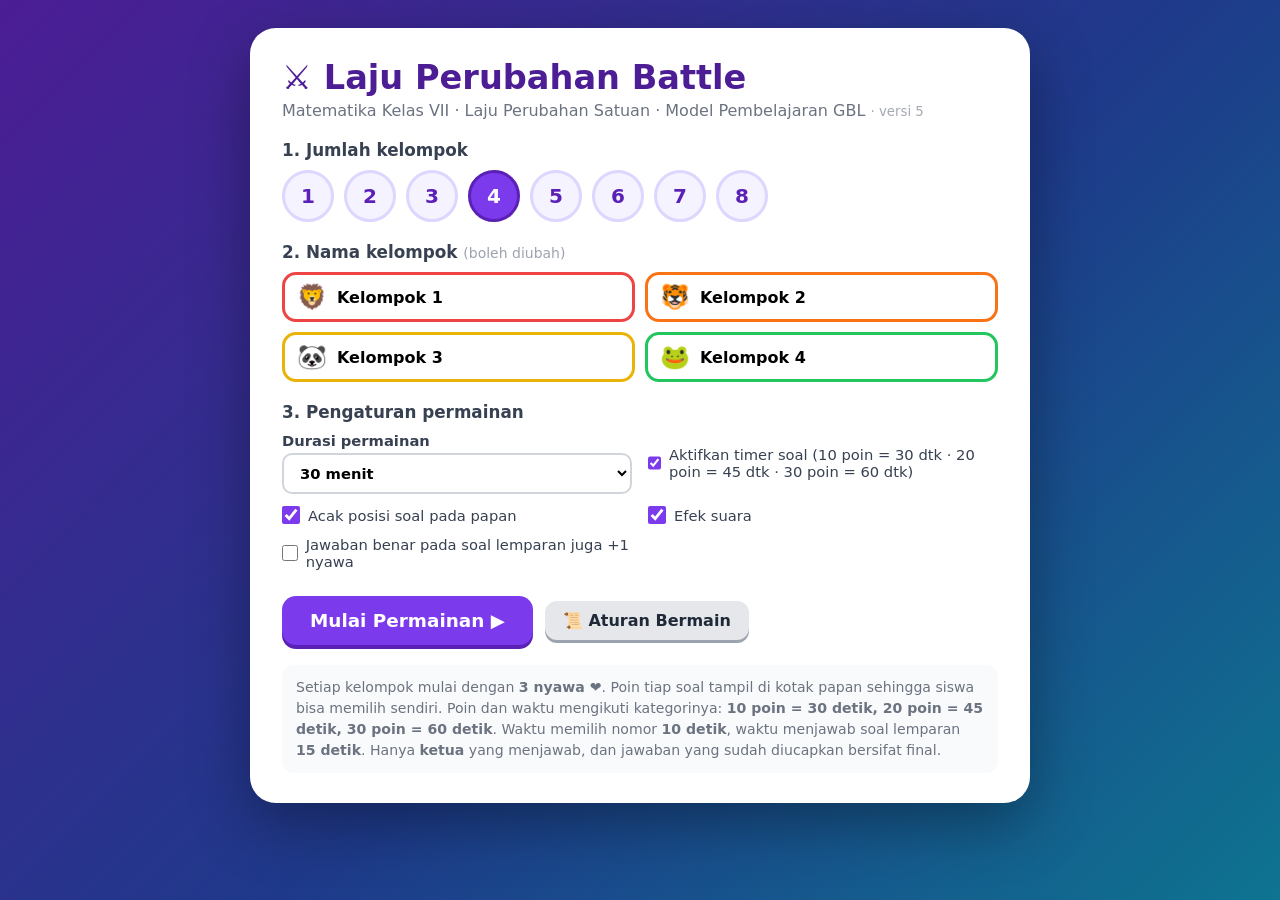
==== commit b08c64a8: "Update index.html" ====
--- a/index.html
+++ b/index.html
@@ -12,7 +12,7 @@
   <section id="setup" class="screen active">
     <div class="setup-card">
       <h1>⚔️ Laju Perubahan Battle</h1>
-      <p class="sub">Matematika Kelas VII · Laju Perubahan Satuan · Model Pembelajaran TGT <small style="opacity:.6">· versi 5</small></p>
+      <p class="sub">Matematika Kelas VII · Laju Perubahan Satuan · Model Pembelajaran GBL <small style="opacity:.6">· versi 5</small></p>
 
       <h2>1. Jumlah kelompok</h2>
       <div id="teamCountBtns" class="count-btns"></div>
--- a/style.css
+++ b/style.css
@@ -0,0 +1,289 @@
+/* ===== Dasar ===== */
+* { box-sizing: border-box; margin: 0; padding: 0; }
+html, body { height: 100%; }
+body {
+  font-family: "Segoe UI", system-ui, -apple-system, "Trebuchet MS", Roboto, Arial, sans-serif;
+  color: #1f2937;
+  background: linear-gradient(135deg, #4c1d95 0%, #1e3a8a 55%, #0e7490 100%);
+  background-attachment: fixed;
+}
+button, input, select { font: inherit; }
+[hidden] { display: none !important; }
+
+.screen { display: none; min-height: 100vh; min-height: 100dvh; }
+.screen.active { display: flex; }
+
+/* ===== Tombol ===== */
+.btn {
+  border: 0; cursor: pointer; border-radius: 12px;
+  padding: 10px 18px; font-weight: 700; color: #1f2937;
+  background: #e5e7eb; box-shadow: 0 3px 0 #9ca3af;
+  transition: transform .1s, box-shadow .1s, filter .15s;
+}
+.btn:hover { filter: brightness(1.05); }
+.btn:active { transform: translateY(2px); box-shadow: 0 1px 0 #9ca3af; }
+.btn.primary { background: #7c3aed; color: #fff; box-shadow: 0 4px 0 #5b21b6; }
+.btn.primary:active { box-shadow: 0 1px 0 #5b21b6; }
+.btn.big { font-size: 1.15rem; padding: 14px 28px; border-radius: 14px; }
+.btn.small { padding: 7px 14px; font-size: .9rem; }
+.btn.ghost { background: rgba(255,255,255,.18); color: #fff; box-shadow: none; }
+.icon-btn {
+  border: 0; background: #f3f4f6; color: #374151; width: 38px; height: 38px;
+  border-radius: 50%; cursor: pointer; font-size: 1.1rem; flex: none;
+}
+.icon-btn:hover { background: #e5e7eb; }
+
+/* ===== Layar pengaturan ===== */
+#setup { align-items: flex-start; justify-content: center; padding: 28px 16px; }
+.setup-card, .result-card {
+  background: #fff; border-radius: 26px; padding: 30px 32px;
+  width: 100%; max-width: 780px; box-shadow: 0 20px 60px rgba(0,0,0,.35);
+}
+.setup-card h1, .result-card h1 { font-size: clamp(1.5rem, 4vw, 2.1rem); color: #4c1d95; }
+.sub { color: #6b7280; margin: 4px 0 18px; }
+.setup-card h2 { font-size: 1.05rem; margin: 20px 0 10px; color: #374151; }
+.setup-card h2 small { font-weight: 400; color: #9ca3af; }
+
+.count-btns { display: flex; flex-wrap: wrap; gap: 10px; }
+.count-btn {
+  width: 52px; height: 52px; border-radius: 50%; border: 3px solid #ddd6fe;
+  background: #f5f3ff; color: #5b21b6; font-size: 1.25rem; font-weight: 800; cursor: pointer;
+  transition: transform .1s;
+}
+.count-btn:hover { transform: scale(1.08); }
+.count-btn.active { background: #7c3aed; border-color: #5b21b6; color: #fff; }
+
+.team-names { display: grid; grid-template-columns: repeat(2, 1fr); gap: 10px; }
+.name-row {
+  display: flex; align-items: center; gap: 10px; padding: 8px 12px;
+  border: 3px solid var(--c); border-radius: 14px; background: #fff;
+}
+.name-row .dot { font-size: 1.5rem; }
+.name-row input {
+  flex: 1; min-width: 0; border: 0; outline: 0; font-weight: 600; font-size: 1rem; background: transparent;
+}
+
+.settings { display: grid; grid-template-columns: repeat(2, 1fr); gap: 12px 16px; }
+.settings label { display: flex; flex-direction: column; gap: 4px; font-weight: 600; font-size: .92rem; color: #374151; }
+.settings input[type="number"], .settings select {
+  padding: 9px 12px; border: 2px solid #d1d5db; border-radius: 10px; background: #fff; font-weight: 600;
+}
+.settings label.check { flex-direction: row; align-items: center; gap: 8px; font-weight: 500; }
+.settings input[type="checkbox"] { width: 18px; height: 18px; accent-color: #7c3aed; }
+
+.actions { display: flex; flex-wrap: wrap; gap: 12px; margin-top: 26px; align-items: center; }
+.hint { margin-top: 20px; font-size: .88rem; color: #6b7280; line-height: 1.5; background: #f9fafb; padding: 12px 14px; border-radius: 12px; }
+
+/* ===== Layar permainan ===== */
+#game { flex-direction: column; height: 100vh; height: 100dvh; padding: 12px 16px 0; gap: 10px; }
+.topbar { display: flex; justify-content: space-between; align-items: center; gap: 12px; flex-wrap: wrap; color: #fff; }
+.turn-info { display: flex; align-items: center; gap: 10px; font-size: clamp(1.05rem, 2.4vw, 1.6rem); }
+.turn-dot {
+  display: inline-flex; width: 42px; height: 42px; border-radius: 50%;
+  align-items: center; justify-content: center; font-size: 1.4rem; border: 3px solid #fff;
+}
+.top-actions { display: flex; align-items: center; gap: 10px; }
+.progress { font-size: .95rem; opacity: .9; }
+
+.board {
+  flex: 1; min-height: 0; display: grid; gap: 10px; padding: 4px 2px 10px;
+  grid-template-columns: repeat(10, 1fr); grid-template-rows: repeat(5, 1fr);
+}
+.tile {
+  border: 0; border-radius: 16px; cursor: pointer; color: #fff; font-weight: 800;
+  font-size: clamp(1.3rem, 3vw, 2.8rem);
+  background: linear-gradient(160deg, hsl(var(--h) 85% 62%), hsl(var(--h) 78% 46%));
+  box-shadow: 0 6px 0 hsl(var(--h) 75% 30%);
+  text-shadow: 0 2px 3px rgba(0,0,0,.25);
+  transition: transform .12s, filter .15s;
+  display: flex; flex-direction: column; align-items: center; justify-content: center; line-height: 1;
+}
+.tile:hover { transform: translateY(-4px) scale(1.04); filter: brightness(1.08); }
+.tile:active { transform: translateY(3px); box-shadow: 0 2px 0 hsl(var(--h) 75% 30%); }
+.tile.done {
+  background: rgba(255,255,255,.1); box-shadow: none; text-shadow: none; cursor: default;
+  border: 3px solid var(--tc, #9ca3af); color: rgba(255,255,255,.85); transform: none; filter: none;
+  font-size: clamp(.9rem, 1.6vw, 1.4rem);
+}
+.tile.done.nobody { border-color: rgba(255,255,255,.3); color: rgba(255,255,255,.5); }
+.tile-emoji { font-size: clamp(1.2rem, 2.6vw, 2.2rem); margin-bottom: 4px; }
+
+.scoreboard {
+  display: flex; flex-wrap: wrap; gap: 10px; justify-content: center;
+  padding: 12px 8px 14px; margin: 0 -16px; background: rgba(0,0,0,.35);
+}
+.team {
+  flex: 1 1 130px; max-width: 220px; background: #fff; border-radius: 16px;
+  border-bottom: 6px solid var(--c); padding: 8px 10px; text-align: center;
+  transition: transform .15s, box-shadow .15s;
+}
+.team.active { transform: translateY(-5px); box-shadow: 0 0 0 4px var(--c), 0 10px 20px rgba(0,0,0,.35); }
+.team-main {
+  display: flex; align-items: center; justify-content: center; gap: 6px; width: 100%;
+  border: 0; background: transparent; cursor: pointer; font-weight: 700; color: #374151;
+}
+.team-emoji { font-size: 1.3rem; }
+.team-name { overflow: hidden; text-overflow: ellipsis; white-space: nowrap; max-width: 130px; }
+.team-score { display: flex; align-items: center; justify-content: center; gap: 8px; margin-top: 2px; }
+.score { font-size: 1.9rem; font-weight: 800; color: var(--c); min-width: 56px; }
+.adj {
+  width: 28px; height: 28px; border-radius: 50%; border: 0; cursor: pointer;
+  background: #f3f4f6; color: #374151; font-weight: 800; font-size: 1rem;
+}
+.adj:hover { background: #e5e7eb; }
+
+/* ===== Modal soal ===== */
+.modal {
+  position: fixed; inset: 0; background: rgba(15,10,40,.75); z-index: 50;
+  display: flex; align-items: center; justify-content: center; padding: 14px;
+}
+.modal-box {
+  background: #fff; border-radius: 26px; width: 100%; max-width: 1000px;
+  max-height: 96vh; overflow-y: auto; padding: 22px 28px 26px;
+  animation: pop .22s ease-out; outline: none;
+}
+@keyframes pop { from { transform: scale(.88); opacity: 0; } to { transform: scale(1); opacity: 1; } }
+.modal-head { display: flex; align-items: center; gap: 12px; flex-wrap: wrap; margin-bottom: 14px; }
+.badge { background: #7c3aed; color: #fff; font-weight: 800; padding: 6px 16px; border-radius: 999px; }
+.turn-chip { font-weight: 700; padding: 6px 14px; border-radius: 999px; color: #fff; }
+.timer { flex: 1; min-width: 140px; display: flex; align-items: center; gap: 10px; }
+.timer-track { flex: 1; height: 14px; background: #e5e7eb; border-radius: 999px; overflow: hidden; }
+.timer-bar { height: 100%; width: 100%; background: #22c55e; border-radius: 999px; transition: background .3s; }
+.timer.warn .timer-bar { background: #f59e0b; }
+.timer.over .timer-bar { background: #ef4444; }
+.timer-text { font-weight: 800; min-width: 86px; text-align: right; color: #374151; }
+.timer.over .timer-text { color: #ef4444; }
+
+.q-text { font-size: clamp(1.3rem, 2.8vw, 2.1rem); font-weight: 700; line-height: 1.4; margin: 6px 0 20px; color: #111827; }
+.options { display: grid; grid-template-columns: repeat(2, 1fr); gap: 12px; }
+.opt {
+  width: 100%; text-align: left; color: inherit; cursor: pointer; font-family: inherit;
+  display: flex; align-items: center; gap: 14px; padding: 14px 16px;
+  border: 3px solid #e5e7eb; border-radius: 16px; background: #f9fafb;
+  font-size: clamp(1.1rem, 2.2vw, 1.7rem); font-weight: 600;
+  transition: opacity .2s, background .2s, border-color .2s;
+}
+.opt-l {
+  flex: none; width: 46px; height: 46px; border-radius: 12px; display: flex;
+  align-items: center; justify-content: center; font-weight: 800; color: #fff; font-size: 1.3rem;
+}
+.opt:nth-child(1) .opt-l { background: #ef4444; }
+.opt:nth-child(2) .opt-l { background: #3b82f6; }
+.opt:nth-child(3) .opt-l { background: #eab308; }
+.opt:nth-child(4) .opt-l { background: #22c55e; }
+.opt.correct { background: #dcfce7; border-color: #16a34a; }
+.opt.correct::after { content: "✔"; margin-left: auto; color: #16a34a; font-size: 1.6rem; }
+.opt.dim { opacity: .35; }
+.opt:not(:disabled):hover { border-color: #a78bfa; background: #faf5ff; }
+.opt.selected { border-color: #7c3aed; background: #f5f3ff; box-shadow: 0 0 0 3px #ddd6fe; }
+.opt.wrong { background: #fee2e2; border-color: #ef4444; opacity: .8; }
+.opt.wrong::after { content: "✖"; margin-left: auto; color: #dc2626; font-size: 1.5rem; }
+.opt:disabled { cursor: default; }
+
+.explain {
+  margin-top: 16px; padding: 14px 18px; background: #eff6ff; border-left: 6px solid #3b82f6;
+  border-radius: 12px; font-size: clamp(1rem, 1.8vw, 1.3rem); line-height: 1.5;
+}
+.award { margin-top: 16px; padding: 16px; background: #faf5ff; border: 2px dashed #c4b5fd; border-radius: 16px; text-align: center; }
+.award-title { font-weight: 800; color: #5b21b6; margin-bottom: 8px; font-size: 1.1rem; }
+.bonus { display: inline-flex; align-items: center; gap: 8px; margin-bottom: 12px; font-weight: 600; color: #374151; cursor: pointer; }
+.bonus input { width: 18px; height: 18px; accent-color: #f59e0b; }
+.award-btns { display: flex; flex-wrap: wrap; gap: 10px; justify-content: center; margin-bottom: 12px; }
+.award-btn {
+  border: 0; cursor: pointer; border-radius: 12px; padding: 10px 16px; color: #fff; font-weight: 800;
+  background: var(--c); box-shadow: 0 4px 0 rgba(0,0,0,.25); transition: transform .1s;
+}
+.award-btn:hover { transform: translateY(-2px); }
+.award-btn:active { transform: translateY(2px); box-shadow: 0 1px 0 rgba(0,0,0,.25); }
+.award-btn.turn { outline: 4px solid #111827; outline-offset: 2px; }
+.award-btn small { display: block; font-weight: 600; opacity: .9; }
+.modal-actions { display: flex; justify-content: center; margin-top: 20px; }
+
+/* ===== Layar hasil ===== */
+#result { align-items: center; justify-content: center; padding: 20px 16px; }
+.result-card { text-align: center; max-width: 620px; }
+.rank-list { list-style: none; margin: 14px 0 24px; display: flex; flex-direction: column; gap: 10px; }
+.rank-item {
+  display: flex; align-items: center; gap: 12px; padding: 12px 16px; border-radius: 16px;
+  background: #f9fafb; border: 3px solid var(--c); font-weight: 700; text-align: left;
+}
+.rank-item.first { background: #fffbeb; border-width: 4px; font-size: 1.25rem; transform: scale(1.03); }
+.rank-medal { font-size: 1.7rem; min-width: 40px; text-align: center; }
+.rank-name { flex: 1; overflow: hidden; text-overflow: ellipsis; }
+.rank-score { font-size: 1.4rem; color: var(--c); }
+
+.confetti {
+  position: fixed; top: -20px; width: 10px; height: 16px; z-index: 100; pointer-events: none;
+  animation: fall linear forwards;
+}
+@keyframes fall { to { transform: translateY(110vh) rotate(720deg); } }
+
+/* ===== Responsif ===== */
+@media (max-width: 1000px) {
+  .board { grid-template-columns: repeat(5, 1fr); grid-template-rows: none; grid-auto-rows: minmax(64px, 1fr); overflow-y: auto; }
+}
+@media (max-width: 700px) {
+  .setup-card, .result-card { padding: 22px 18px; }
+  .team-names, .settings, .options { grid-template-columns: 1fr; }
+  .modal-box { padding: 16px 16px 20px; }
+  .team { flex-basis: 45%; max-width: none; }
+  .score { font-size: 1.5rem; }
+}
+
+/* ===== Kontrol jawaban (kunci / lempar) ===== */
+.controls { margin-top: 18px; text-align: center; }
+.control-btns { display: flex; flex-wrap: wrap; gap: 12px; justify-content: center; }
+.control-hint { margin-top: 10px; font-size: .88rem; color: #6b7280; }
+.controls .bonus { margin-bottom: 12px; }
+.award.wrong { background: #fef2f2; border-color: #fca5a5; }
+.award.wrong .award-title { color: #b91c1c; margin-bottom: 12px; }
+.throw-list { display: flex; flex-wrap: wrap; gap: 10px; justify-content: center; margin-top: 14px; }
+.throw-list::before { content: "Lempar ke:"; width: 100%; text-align: center; font-weight: 700; color: #374151; }
+.btn:disabled { opacity: .45; cursor: not-allowed; box-shadow: none; }
+
+/* ===== Revisi sesuai Aturan Bermain ===== */
+.clock { background: rgba(0,0,0,.35); color: #fff; font-weight: 800; padding: 6px 14px; border-radius: 999px; font-variant-numeric: tabular-nums; }
+.clock.pick { background: #f59e0b; color: #1f2937; }
+.clock.low { background: #ef4444; color: #fff; }
+.pts-chip { background: #fef3c7; color: #92400e; font-weight: 800; padding: 6px 14px; border-radius: 999px; }
+.banner { margin-bottom: 12px; padding: 10px 14px; border-radius: 12px; background: #fef3c7; color: #92400e; font-weight: 700; }
+
+/* Papan skor: nyawa */
+.team-lives { display: flex; align-items: center; justify-content: center; gap: 6px; margin-top: 2px; }
+.hearts { font-size: 1.05rem; letter-spacing: 1px; min-width: 64px; }
+.adj.sm { width: 22px; height: 22px; font-size: .8rem; }
+.team.out { background: #e5e7eb; }
+.team.out .team-name { text-decoration: line-through; opacity: .7; }
+.team.out .team-emoji { filter: grayscale(1); }
+
+/* Soal lemparan */
+.throw-list::before { content: "Angkat tangan:"; }
+.hand {
+  border: 3px solid var(--c); background: #fff; color: #374151; cursor: pointer;
+  border-radius: 12px; padding: 8px 14px; font-weight: 800; transition: transform .1s, background .15s;
+}
+.hand small { display: block; font-weight: 600; font-size: .8rem; }
+.hand:hover { transform: translateY(-2px); }
+.hand.on { background: var(--c); color: #fff; }
+.hand.spin { outline: 5px solid #111827; outline-offset: 2px; transform: scale(1.1); }
+.hand:disabled { cursor: default; }
+.throw-list { margin-bottom: 14px; }
+
+/* Aturan, jeda, toast */
+.rules-box { max-width: 760px; }
+.rules-title { color: #4c1d95; margin-bottom: 10px; }
+.rules-list { padding-left: 22px; line-height: 1.55; font-size: 1.05rem; }
+.rules-list li { margin-bottom: 6px; }
+.pause-overlay { position: fixed; inset: 0; z-index: 90; background: rgba(15,10,40,.85); display: flex; align-items: center; justify-content: center; }
+.pause-box { background: #fff; border-radius: 24px; padding: 30px 40px; text-align: center; font-size: 1.6rem; font-weight: 800; color: #4c1d95; line-height: 2.2; }
+.toast { position: fixed; left: 50%; bottom: 120px; transform: translateX(-50%); z-index: 95; background: #111827; color: #fff; padding: 12px 20px; border-radius: 14px; font-weight: 700; box-shadow: 0 8px 24px rgba(0,0,0,.4); max-width: 90vw; text-align: center; }
+.rank-lives { font-size: 1rem; letter-spacing: 1px; }
+
+/* Poin tampil di kotak papan */
+.tile-pts { margin-top: 6px; font-size: clamp(.7rem, 1.4vw, 1.15rem); font-weight: 800; background: rgba(0,0,0,.25); padding: 2px 10px; border-radius: 999px; text-shadow: none; }
+
+/* Jeda: waktu berhenti, layar tidak ditutup */
+body.paused .clock, body.paused .timer { animation: blink 1s steps(2, start) infinite; }
+body.paused .timer-bar { background: #9ca3af !important; }
+@keyframes blink { 50% { opacity: .45; } }
+#gameClockModal { background: #1f2937; }
